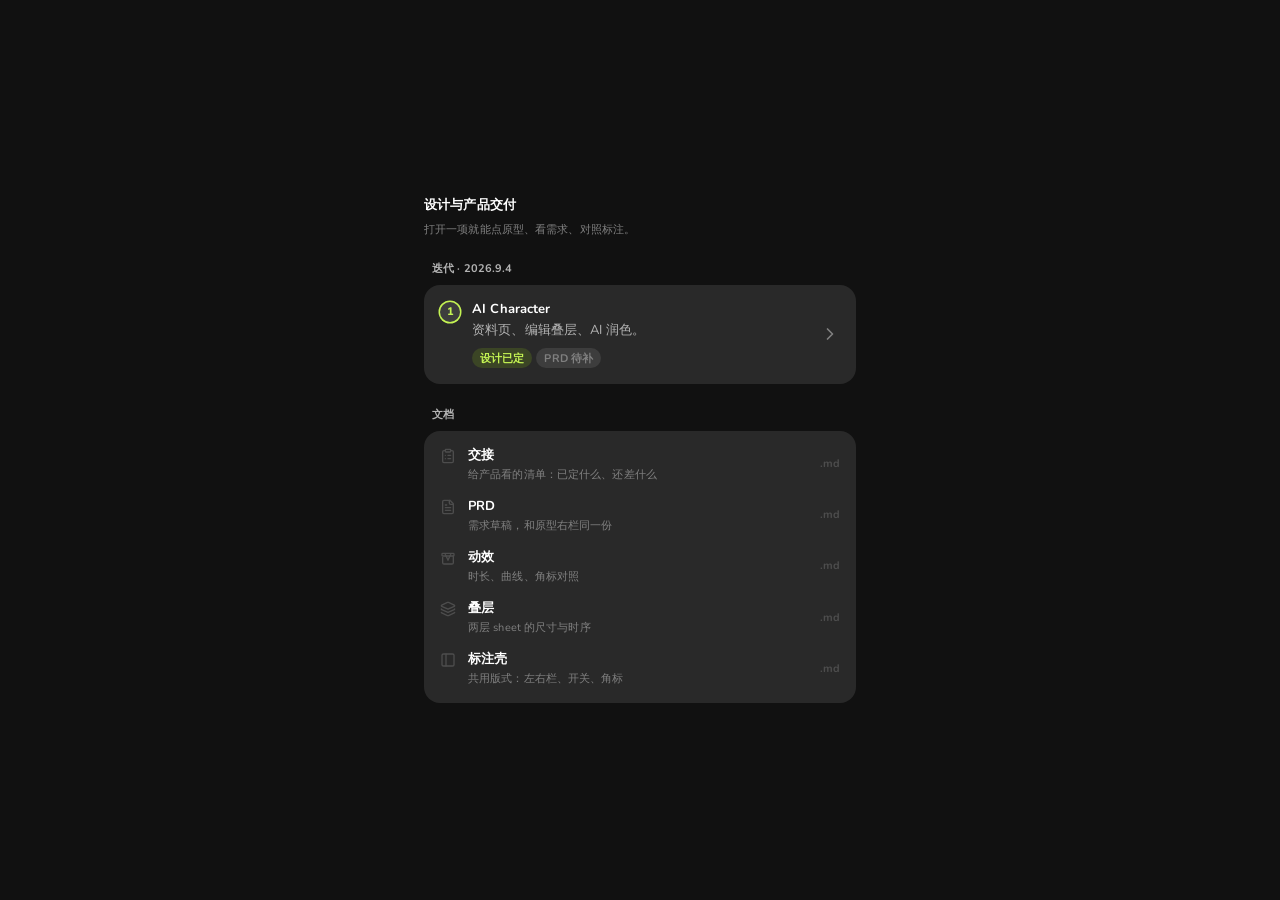
==== delivery/index.html @ 03bade2b "Publish standalone AI Character delivery under delivery/. Keep it off the planning homepage; GitHub " ====
<!DOCTYPE html>
<html lang="zh-CN">
<head>
<meta charset="UTF-8">
<meta name="viewport" content="width=device-width, initial-scale=1.0">
<title>设计与产品交付 · Buz</title>
<link rel="preconnect" href="https://fonts.googleapis.com">
<link rel="preconnect" href="https://fonts.gstatic.com" crossorigin>
<link href="https://fonts.googleapis.com/css2?family=Nunito:wght@400;600;700;800&display=swap" rel="stylesheet">
<style>
  * { box-sizing: border-box; margin: 0; padding: 0; }

  :root {
    --s-meta: 11px;
    --s-ui: 13px;
    --s-lh: 1.3;
    --s-track: 0.01em;
    --s-4: 4px;
    --s-8: 8px;
    --s-12: 12px;
    --s-16: 16px;
    --s-24: 24px;
    --s-ink: #fff;
    --s-body: #b3b3b3;
    --s-dim: #808080;
    --s-quiet: #4d4d4d;
    --s-page: #111;
    --s-well: #1a1a1a;
    --s-card: #292929;
    --s-raise: #3d3d3d;
    --s-line: rgba(255, 255, 255, 0.08);
    --s-lime: #c4f353;
    --s-olive: #3b4525;
    --s-radius: 16px;
    --s-nested: 8px;
    --s-pill: 100px;
    --s-ease: cubic-bezier(0.32, 0.72, 0, 1);
  }

  html, body { min-height: 100%; }
  body {
    background: var(--s-page);
    color: var(--s-ink);
    font-family: 'Nunito', sans-serif;
    -webkit-font-smoothing: antialiased;
  }

  .cover {
    min-height: 100vh;
    display: flex;
    flex-direction: column;
    justify-content: center;
    max-width: 480px;
    margin: 0 auto;
    padding: 48px 24px;
  }

  .cover-head {
    display: flex;
    flex-direction: column;
    gap: var(--s-8);
    margin-bottom: var(--s-24);
  }
  .cover-title {
    font-weight: 700;
    font-size: var(--s-ui);
    line-height: var(--s-lh);
    letter-spacing: var(--s-track);
    color: var(--s-ink);
  }
  .cover-lead {
    font-weight: 400;
    font-size: var(--s-meta);
    line-height: 1.45;
    letter-spacing: var(--s-track);
    color: var(--s-dim);
  }

  .cover-block {
    display: flex;
    flex-direction: column;
    gap: var(--s-8);
  }
  .cover-block + .cover-block {
    margin-top: var(--s-24);
  }
  .cover-kicker {
    padding: 0 var(--s-8);
    font-weight: 700;
    font-size: var(--s-meta);
    line-height: var(--s-lh);
    letter-spacing: var(--s-track);
    color: var(--s-body);
  }

  .cover-card {
    background: var(--s-card);
    border-radius: var(--s-radius);
    padding: var(--s-8);
  }

  .iter {
    display: flex;
    gap: var(--s-12);
    align-items: flex-start;
    padding: var(--s-8);
    border-radius: var(--s-nested);
    text-decoration: none;
    color: inherit;
    transition: background 0.18s ease;
  }
  .iter:hover { background: var(--s-raise); }
  .iter:focus-visible {
    outline: 2px solid var(--s-ink);
    outline-offset: 2px;
  }

  .iter-num {
    flex-shrink: 0;
    display: flex;
    align-items: center;
    justify-content: center;
    width: 20px;
    height: 20px;
    margin-top: 1px;
    border-radius: 50%;
    background: var(--s-raise);
    box-shadow: 0 0 0 1.5px var(--s-lime);
    font-weight: 800;
    font-size: var(--s-meta);
    line-height: 1;
    color: var(--s-lime);
  }

  .iter-body { flex: 1; min-width: 0; }
  .iter-title {
    font-weight: 700;
    font-size: var(--s-ui);
    line-height: var(--s-lh);
    letter-spacing: var(--s-track);
    color: var(--s-ink);
  }
  .iter-desc {
    margin-top: var(--s-4);
    font-weight: 400;
    font-size: var(--s-ui);
    line-height: 1.45;
    letter-spacing: var(--s-track);
    color: var(--s-body);
  }

  .iter-meta {
    display: flex;
    flex-wrap: wrap;
    gap: var(--s-4);
    margin-top: var(--s-8);
  }
  .pill {
    display: inline-flex;
    align-items: center;
    height: 20px;
    padding: 0 var(--s-8);
    border-radius: var(--s-pill);
    font-weight: 700;
    font-size: var(--s-meta);
    letter-spacing: var(--s-track);
  }
  .pill-done {
    background: var(--s-olive);
    color: var(--s-lime);
  }
  .pill-wip {
    background: var(--s-raise);
    color: var(--s-dim);
  }

  .iter-go {
    flex-shrink: 0;
    align-self: center;
    width: 20px;
    height: 20px;
    color: var(--s-dim);
  }
  .iter:hover .iter-go { color: var(--s-ink); }

  .doc {
    display: flex;
    align-items: flex-start;
    gap: var(--s-12);
    padding: var(--s-8);
    border-radius: var(--s-nested);
    text-decoration: none;
    color: inherit;
    transition: background 0.18s ease;
  }
  .doc:hover { background: var(--s-raise); }
  .doc:focus-visible {
    outline: 2px solid var(--s-ink);
    outline-offset: 2px;
  }
  .doc-ico {
    flex-shrink: 0;
    width: 16px;
    height: 16px;
    margin-top: 1px;
    color: var(--s-quiet);
    transition: color 0.18s ease;
  }
  .doc:hover .doc-ico { color: var(--s-dim); }
  .doc-body {
    flex: 1;
    min-width: 0;
    display: flex;
    flex-direction: column;
    gap: var(--s-4);
  }
  .doc-title {
    font-weight: 700;
    font-size: var(--s-ui);
    line-height: var(--s-lh);
    letter-spacing: var(--s-track);
    color: var(--s-ink);
  }
  .doc-desc {
    font-weight: 400;
    font-size: var(--s-meta);
    line-height: var(--s-lh);
    letter-spacing: var(--s-track);
    color: var(--s-dim);
  }
  .doc-type {
    flex-shrink: 0;
    align-self: center;
    font-weight: 700;
    font-size: var(--s-meta);
    line-height: var(--s-lh);
    letter-spacing: var(--s-track);
    color: var(--s-quiet);
  }

  @media (max-width: 520px) {
    .cover { padding: 32px 16px; }
  }
</style>
</head>
<body>
  <main class="cover">
    <header class="cover-head">
      <h1 class="cover-title">设计与产品交付</h1>
      <p class="cover-lead">打开一项就能点原型、看需求、对照标注。</p>
    </header>
    <section class="cover-block">
      <p class="cover-kicker">迭代 · 2026.9.4</p>
      <div class="cover-card">
        <a class="iter" href="01-ai-character/index.html">
          <span class="iter-num">1</span>
          <div class="iter-body">
            <p class="iter-title">AI Character</p>
            <p class="iter-desc">资料页、编辑叠层、AI 润色。</p>
            <div class="iter-meta">
              <span class="pill pill-done">设计已定</span>
              <span class="pill pill-wip">PRD 待补</span>
            </div>
          </div>
          <svg class="iter-go" viewBox="0 0 24 24" fill="none" stroke="currentColor" stroke-width="2" stroke-linecap="round" stroke-linejoin="round" aria-hidden="true"><path d="m9 18 6-6-6-6"/></svg>
        </a>
      </div>
    </section>
    <section class="cover-block">
      <p class="cover-kicker">文档</p>
      <div class="cover-card">
        <a class="doc" href="01-ai-character/docs/handoff.md">
          <svg class="doc-ico" viewBox="0 0 24 24" fill="none" stroke="currentColor" stroke-width="2" stroke-linecap="round" stroke-linejoin="round" aria-hidden="true"><rect width="8" height="4" x="8" y="2" rx="1" ry="1"/><path d="M16 4h2a2 2 0 0 1 2 2v14a2 2 0 0 1-2 2H6a2 2 0 0 1-2-2V6a2 2 0 0 1 2-2h2"/><path d="M12 11h4"/><path d="M12 16h4"/><path d="M8 11h.01"/><path d="M8 16h.01"/></svg>
          <span class="doc-body">
            <span class="doc-title">交接</span>
            <span class="doc-desc">给产品看的清单：已定什么、还差什么</span>
          </span>
          <span class="doc-type">.md</span>
        </a>
        <a class="doc" href="01-ai-character/docs/prd.md">
          <svg class="doc-ico" viewBox="0 0 24 24" fill="none" stroke="currentColor" stroke-width="2" stroke-linecap="round" stroke-linejoin="round" aria-hidden="true"><path d="M15 2H6a2 2 0 0 0-2 2v16a2 2 0 0 0 2 2h12a2 2 0 0 0 2-2V7Z"/><path d="M14 2v4a2 2 0 0 0 2 2h4"/><path d="M10 9H8"/><path d="M16 13H8"/><path d="M16 17H8"/></svg>
          <span class="doc-body">
            <span class="doc-title">PRD</span>
            <span class="doc-desc">需求草稿，和原型右栏同一份</span>
          </span>
          <span class="doc-type">.md</span>
        </a>
        <a class="doc" href="01-ai-character/docs/motion.md">
          <svg class="doc-ico" viewBox="0 0 24 24" fill="none" stroke="currentColor" stroke-width="2" stroke-linecap="round" stroke-linejoin="round" aria-hidden="true"><path d="M4 11v8a2 2 0 0 0 2 2h12a2 2 0 0 0 2-2V9"/><path d="m8 7 4 8"/><path d="m16 7-4 8"/><rect width="18" height="4" x="3" y="5" rx="1"/></svg>
          <span class="doc-body">
            <span class="doc-title">动效</span>
            <span class="doc-desc">时长、曲线、角标对照</span>
          </span>
          <span class="doc-type">.md</span>
        </a>
        <a class="doc" href="01-ai-character/docs/stacked_bottom_sheet.md">
          <svg class="doc-ico" viewBox="0 0 24 24" fill="none" stroke="currentColor" stroke-width="2" stroke-linecap="round" stroke-linejoin="round" aria-hidden="true"><path d="M12.83 2.18a2 2 0 0 0-1.66 0L2.6 6.08a1 1 0 0 0 0 1.83l8.58 3.91a2 2 0 0 0 1.66 0l8.58-3.91a1 1 0 0 0 0-1.83Z"/><path d="M2 12a1 1 0 0 0 .58.91l8.6 3.91a2 2 0 0 0 1.65 0l8.58-3.9A1 1 0 0 0 22 12"/><path d="M2 17a1 1 0 0 0 .58.91l8.6 3.91a2 2 0 0 0 1.65 0l8.58-3.9A1 1 0 0 0 22 17"/></svg>
          <span class="doc-body">
            <span class="doc-title">叠层</span>
            <span class="doc-desc">两层 sheet 的尺寸与时序</span>
          </span>
          <span class="doc-type">.md</span>
        </a>
        <a class="doc" href="docs/annot_shell.md">
          <svg class="doc-ico" viewBox="0 0 24 24" fill="none" stroke="currentColor" stroke-width="2" stroke-linecap="round" stroke-linejoin="round" aria-hidden="true"><rect width="18" height="18" x="3" y="3" rx="2"/><path d="M9 3v18"/></svg>
          <span class="doc-body">
            <span class="doc-title">标注壳</span>
            <span class="doc-desc">共用版式：左右栏、开关、角标</span>
          </span>
          <span class="doc-type">.md</span>
        </a>
      </div>
    </section>
  </main>
</body>
</html>
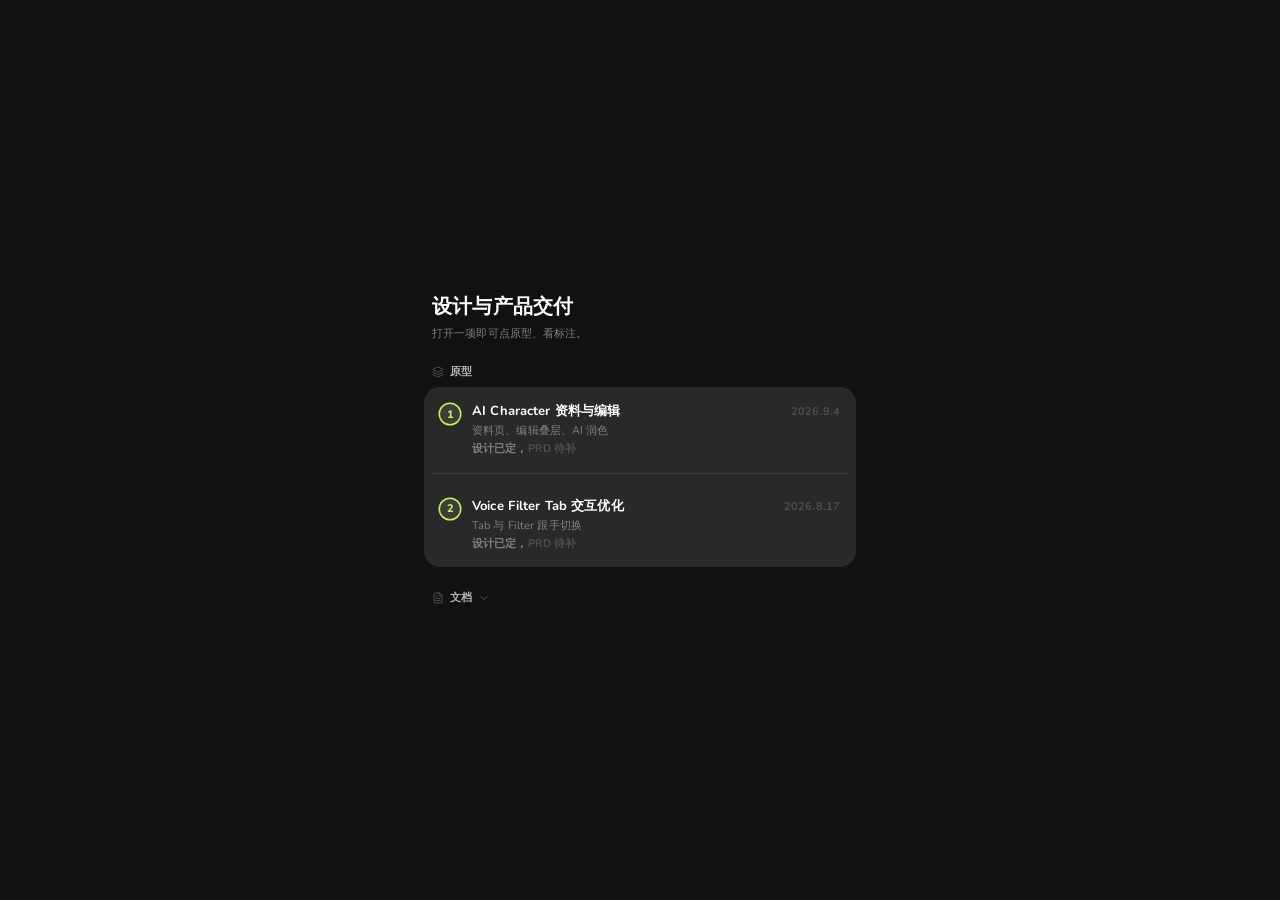
==== commit da0f55d9: "Publish Voice Filter Tab delivery and tighten studio nav. Add the second prototype under delivery/, " ====
--- a/delivery/index.html
+++ b/delivery/index.html
@@ -34,11 +34,13 @@
     --s-radius: 16px;
     --s-nested: 8px;
     --s-pill: 100px;
-    --s-ease: cubic-bezier(0.32, 0.72, 0, 1);
   }
 
   html, body { min-height: 100%; }
   body {
+    display: flex;
+    flex-direction: column;
+    min-height: 100vh;
     background: var(--s-page);
     color: var(--s-ink);
     font-family: 'Nunito', sans-serif;
@@ -46,51 +48,46 @@
   }
 
   .cover {
-    min-height: 100vh;
-    display: flex;
-    flex-direction: column;
-    justify-content: center;
+    width: 100%;
     max-width: 480px;
-    margin: 0 auto;
+    margin: auto;
     padding: 48px 24px;
   }
 
-  .cover-head {
-    display: flex;
-    flex-direction: column;
-    gap: var(--s-8);
-    margin-bottom: var(--s-24);
-  }
   .cover-title {
-    font-weight: 700;
-    font-size: var(--s-ui);
-    line-height: var(--s-lh);
+    padding: 0 var(--s-8);
+    font-weight: 800;
+    font-size: 20px;
+    line-height: 1.2;
     letter-spacing: var(--s-track);
     color: var(--s-ink);
   }
   .cover-lead {
+    margin-top: var(--s-8);
+    padding: 0 var(--s-8);
     font-weight: 400;
     font-size: var(--s-meta);
-    line-height: 1.45;
+    line-height: var(--s-lh);
     letter-spacing: var(--s-track);
     color: var(--s-dim);
   }
 
-  .cover-block {
-    display: flex;
-    flex-direction: column;
-    gap: var(--s-8);
-  }
-  .cover-block + .cover-block {
-    margin-top: var(--s-24);
-  }
   .cover-kicker {
+    display: flex;
+    align-items: center;
+    gap: 6px;
+    margin: var(--s-24) 0 var(--s-8);
     padding: 0 var(--s-8);
     font-weight: 700;
     font-size: var(--s-meta);
     line-height: var(--s-lh);
     letter-spacing: var(--s-track);
     color: var(--s-body);
+  }
+  .cover-kicker .studio-ico {
+    width: 12px;
+    height: 12px;
+    color: var(--s-quiet);
   }
 
   .cover-card {
@@ -99,7 +96,13 @@
     padding: var(--s-8);
   }
 
-  .iter {
+  .iter + .iter {
+    margin-top: var(--s-8);
+    padding-top: var(--s-16);
+    border-top: 0.5px solid var(--s-line);
+  }
+
+  .iter-main {
     display: flex;
     gap: var(--s-12);
     align-items: flex-start;
@@ -109,8 +112,8 @@
     color: inherit;
     transition: background 0.18s ease;
   }
-  .iter:hover { background: var(--s-raise); }
-  .iter:focus-visible {
+  .iter-main:hover { background: var(--s-raise); }
+  .iter-main:focus-visible {
     outline: 2px solid var(--s-ink);
     outline-offset: 2px;
   }
@@ -133,59 +136,113 @@
   }
 
   .iter-body { flex: 1; min-width: 0; }
+  .iter-head {
+    display: flex;
+    align-items: baseline;
+    justify-content: space-between;
+    gap: var(--s-12);
+  }
   .iter-title {
+    min-width: 0;
     font-weight: 700;
     font-size: var(--s-ui);
     line-height: var(--s-lh);
     letter-spacing: var(--s-track);
     color: var(--s-ink);
+  }
+  .iter-date {
+    flex-shrink: 0;
+    font-weight: 700;
+    font-size: var(--s-meta);
+    line-height: var(--s-lh);
+    letter-spacing: var(--s-track);
+    color: var(--s-quiet);
   }
   .iter-desc {
     margin-top: var(--s-4);
     font-weight: 400;
-    font-size: var(--s-ui);
-    line-height: 1.45;
+    font-size: var(--s-meta);
+    line-height: var(--s-lh);
+    letter-spacing: var(--s-track);
+    color: var(--s-dim);
+  }
+  .iter-status {
+    margin-top: var(--s-4);
+    font-weight: 700;
+    font-size: var(--s-meta);
+    line-height: var(--s-lh);
+    letter-spacing: var(--s-track);
+    color: var(--s-dim);
+  }
+  .iter-status .is-wip { color: var(--s-quiet); }
+
+  .cover-fold {
+    display: flex;
+    align-items: center;
+    gap: 6px;
+    width: 100%;
+    margin: var(--s-24) 0 0;
+    padding: 0 var(--s-8);
+    border: none;
+    background: transparent;
+    font-family: 'Nunito', sans-serif;
+    font-weight: 700;
+    font-size: var(--s-meta);
+    line-height: var(--s-lh);
     letter-spacing: var(--s-track);
     color: var(--s-body);
-  }
-
-  .iter-meta {
-    display: flex;
-    flex-wrap: wrap;
-    gap: var(--s-4);
+    cursor: pointer;
+    -webkit-tap-highlight-color: transparent;
+  }
+  .cover-fold:hover { color: var(--s-ink); }
+  .cover-fold:focus-visible {
+    outline: 2px solid var(--s-ink);
+    outline-offset: 2px;
+    border-radius: 2px;
+  }
+  .cover-fold .studio-ico {
+    width: 12px;
+    height: 12px;
+    color: var(--s-quiet);
+  }
+  .cover-fold .cover-fold-chev {
+    transition: transform 0.22s cubic-bezier(0.32, 0.72, 0, 1);
+  }
+  .cover-fold.is-open .cover-fold-chev { transform: rotate(180deg); }
+
+  .cover-fold-slot {
+    display: grid;
+    grid-template-rows: 0fr;
+    margin-top: 0;
+    transition: grid-template-rows 0.32s cubic-bezier(0.32, 0.72, 0, 1), margin-top 0.32s cubic-bezier(0.32, 0.72, 0, 1);
+  }
+  .cover-fold.is-open + .cover-fold-slot {
+    grid-template-rows: 1fr;
     margin-top: var(--s-8);
   }
-  .pill {
-    display: inline-flex;
-    align-items: center;
-    height: 20px;
-    padding: 0 var(--s-8);
-    border-radius: var(--s-pill);
-    font-weight: 700;
-    font-size: var(--s-meta);
-    letter-spacing: var(--s-track);
-  }
-  .pill-done {
-    background: var(--s-olive);
-    color: var(--s-lime);
-  }
-  .pill-wip {
-    background: var(--s-raise);
-    color: var(--s-dim);
-  }
-
-  .iter-go {
-    flex-shrink: 0;
-    align-self: center;
-    width: 20px;
-    height: 20px;
-    color: var(--s-dim);
-  }
-  .iter:hover .iter-go { color: var(--s-ink); }
+  .cover-fold-slot > .cover-fold-clip {
+    min-height: 0;
+    overflow: hidden;
+  }
+
+  .doc-group + .doc-group {
+    margin-top: var(--s-4);
+    padding-top: calc(var(--s-8) + var(--s-4));
+    border-top: 0.5px solid var(--s-line);
+  }
+  .doc-group-kicker {
+    padding: var(--s-8) var(--s-8) var(--s-4);
+    font-weight: 700;
+    font-size: var(--s-meta);
+    line-height: var(--s-lh);
+    letter-spacing: var(--s-track);
+    color: var(--s-quiet);
+  }
 
   .doc {
     display: flex;
-    align-items: flex-start;
+    align-items: center;
+    justify-content: space-between;
     gap: var(--s-12);
     padding: var(--s-8);
     border-radius: var(--s-nested);
@@ -198,119 +255,135 @@
     outline: 2px solid var(--s-ink);
     outline-offset: 2px;
   }
+  .doc-title {
+    flex-shrink: 0;
+    display: inline-flex;
+    align-items: center;
+    gap: 6px;
+    font-weight: 700;
+    font-size: var(--s-meta);
+    line-height: var(--s-lh);
+    letter-spacing: var(--s-track);
+    color: var(--s-body);
+  }
   .doc-ico {
-    flex-shrink: 0;
-    width: 16px;
-    height: 16px;
-    margin-top: 1px;
-    color: var(--s-quiet);
-    transition: color 0.18s ease;
-  }
+    width: 12px;
+    height: 12px;
+    color: var(--s-quiet);
+  }
+  .doc:hover .doc-title { color: var(--s-ink); }
   .doc:hover .doc-ico { color: var(--s-dim); }
-  .doc-body {
+  .doc-desc {
     flex: 1;
     min-width: 0;
-    display: flex;
-    flex-direction: column;
-    gap: var(--s-4);
-  }
-  .doc-title {
-    font-weight: 700;
-    font-size: var(--s-ui);
-    line-height: var(--s-lh);
-    letter-spacing: var(--s-track);
-    color: var(--s-ink);
-  }
-  .doc-desc {
     font-weight: 400;
     font-size: var(--s-meta);
     line-height: var(--s-lh);
     letter-spacing: var(--s-track);
-    color: var(--s-dim);
-  }
-  .doc-type {
-    flex-shrink: 0;
-    align-self: center;
-    font-weight: 700;
-    font-size: var(--s-meta);
-    line-height: var(--s-lh);
-    letter-spacing: var(--s-track);
-    color: var(--s-quiet);
+    color: var(--s-quiet);
+    text-align: right;
   }
 
   @media (max-width: 520px) {
-    .cover { padding: 32px 16px; }
+    .cover { padding: 32px 16px 40px; }
   }
 </style>
 </head>
 <body>
   <main class="cover">
-    <header class="cover-head">
-      <h1 class="cover-title">设计与产品交付</h1>
-      <p class="cover-lead">打开一项就能点原型、看需求、对照标注。</p>
-    </header>
-    <section class="cover-block">
-      <p class="cover-kicker">迭代 · 2026.9.4</p>
-      <div class="cover-card">
-        <a class="iter" href="01-ai-character/index.html">
+    <h1 class="cover-title">设计与产品交付</h1>
+    <p class="cover-lead">打开一项即可点原型、看标注。</p>
+    <p class="cover-kicker">
+      <svg class="studio-ico" viewBox="0 0 24 24" fill="none" stroke="currentColor" stroke-width="2" stroke-linecap="round" stroke-linejoin="round" aria-hidden="true"><path d="M12.83 2.18a2 2 0 0 0-1.66 0L2.6 6.08a1 1 0 0 0 0 1.83l8.58 3.91a2 2 0 0 0 1.66 0l8.58-3.9a1 1 0 0 0 0-1.83z"/><path d="M2 12a1 1 0 0 0 .58.91l8.6 3.91a2 2 0 0 0 1.65 0l8.58-3.9A1 1 0 0 0 22 12"/><path d="M2 17a1 1 0 0 0 .58.91l8.6 3.91a2 2 0 0 0 1.65 0l8.58-3.9A1 1 0 0 0 22 17"/></svg>
+      原型
+    </p>
+    <div class="cover-card">
+      <article class="iter">
+        <a class="iter-main" href="01-ai-character/index.html">
           <span class="iter-num">1</span>
           <div class="iter-body">
-            <p class="iter-title">AI Character</p>
-            <p class="iter-desc">资料页、编辑叠层、AI 润色。</p>
-            <div class="iter-meta">
-              <span class="pill pill-done">设计已定</span>
-              <span class="pill pill-wip">PRD 待补</span>
+            <div class="iter-head">
+              <p class="iter-title">AI Character 资料与编辑</p>
+              <time class="iter-date" datetime="2026-09-04">2026.9.4</time>
             </div>
-          </div>
-          <svg class="iter-go" viewBox="0 0 24 24" fill="none" stroke="currentColor" stroke-width="2" stroke-linecap="round" stroke-linejoin="round" aria-hidden="true"><path d="m9 18 6-6-6-6"/></svg>
+            <p class="iter-desc">资料页、编辑叠层、AI 润色</p>
+            <p class="iter-status">设计已定，<span class="is-wip">PRD 待补</span></p>
+          </div>
         </a>
+      </article>
+      <article class="iter">
+        <a class="iter-main" href="02-ve-tab/index.html">
+          <span class="iter-num">2</span>
+          <div class="iter-body">
+            <div class="iter-head">
+              <p class="iter-title">Voice Filter Tab 交互优化</p>
+              <time class="iter-date" datetime="2026-08-17">2026.8.17</time>
+            </div>
+            <p class="iter-desc">Tab 与 Filter 跟手切换</p>
+            <p class="iter-status">设计已定，<span class="is-wip">PRD 待补</span></p>
+          </div>
+        </a>
+      </article>
+    </div>
+    <button type="button" class="cover-fold" aria-expanded="false" aria-controls="cover-docs">
+      <svg class="studio-ico" viewBox="0 0 24 24" fill="none" stroke="currentColor" stroke-width="2" stroke-linecap="round" stroke-linejoin="round" aria-hidden="true"><path d="M15 2H6a2 2 0 0 0-2 2v16a2 2 0 0 0 2 2h12a2 2 0 0 0 2-2V7Z"/><path d="M14 2v4a2 2 0 0 0 2 2h4"/><path d="M10 9H8"/><path d="M16 13H8"/><path d="M16 17H8"/></svg>
+      文档
+      <svg class="studio-ico cover-fold-chev" viewBox="0 0 24 24" fill="none" stroke="currentColor" stroke-width="2" stroke-linecap="round" stroke-linejoin="round" aria-hidden="true"><path d="m6 9 6 6 6-6"/></svg>
+    </button>
+    <div class="cover-fold-slot" id="cover-docs">
+      <div class="cover-fold-clip">
+        <div class="cover-card">
+          <div class="doc-group">
+            <p class="doc-group-kicker">1 · AI Character 资料与编辑</p>
+            <a class="doc" href="01-ai-character/docs/handoff.md">
+              <span class="doc-title"><svg class="doc-ico" viewBox="0 0 24 24" fill="none" stroke="currentColor" stroke-width="2" stroke-linecap="round" stroke-linejoin="round" aria-hidden="true"><rect width="8" height="4" x="8" y="2" rx="1" ry="1"/><path d="M16 4h2a2 2 0 0 1 2 2v14a2 2 0 0 1-2 2H6a2 2 0 0 1-2-2V6a2 2 0 0 1 2-2h2"/><path d="M12 11h4"/><path d="M12 16h4"/><path d="M8 11h.01"/><path d="M8 16h.01"/></svg>交接</span>
+              <span class="doc-desc">已定和待补</span>
+            </a>
+            <a class="doc" href="01-ai-character/docs/prd.md">
+              <span class="doc-title"><svg class="doc-ico" viewBox="0 0 24 24" fill="none" stroke="currentColor" stroke-width="2" stroke-linecap="round" stroke-linejoin="round" aria-hidden="true"><path d="M15 2H6a2 2 0 0 0-2 2v16a2 2 0 0 0 2 2h12a2 2 0 0 0 2-2V7Z"/><path d="M14 2v4a2 2 0 0 0 2 2h4"/><path d="M10 9H8"/><path d="M16 13H8"/><path d="M16 17H8"/></svg>PRD</span>
+              <span class="doc-desc">和右栏同一份</span>
+            </a>
+            <a class="doc" href="01-ai-character/docs/motion.md">
+              <span class="doc-title"><svg class="doc-ico" viewBox="0 0 24 24" fill="none" stroke="currentColor" stroke-width="2" stroke-linecap="round" stroke-linejoin="round" aria-hidden="true"><path d="M9.937 15.5A2 2 0 0 0 8.5 14.063l-6.135-1.582a.5.5 0 0 1 0-.962L8.5 9.936A2 2 0 0 0 9.937 8.5l1.582-6.135a.5.5 0 0 1 .963 0L14.063 8.5A2 2 0 0 0 15.5 9.937l6.135 1.581a.5.5 0 0 1 0 .964L15.5 14.063a2 2 0 0 0-1.437 1.437l-1.582 6.135a.5.5 0 0 1-.963 0z"/><path d="M20 3v4"/><path d="M22 5h-4"/></svg>动效</span>
+              <span class="doc-desc">时长、曲线、角标</span>
+            </a>
+            <a class="doc" href="01-ai-character/docs/stacked_bottom_sheet.md">
+              <span class="doc-title"><svg class="doc-ico" viewBox="0 0 24 24" fill="none" stroke="currentColor" stroke-width="2" stroke-linecap="round" stroke-linejoin="round" aria-hidden="true"><path d="M12.83 2.18a2 2 0 0 0-1.66 0L2.6 6.08a1 1 0 0 0 0 1.83l8.58 3.91a2 2 0 0 0 1.66 0l8.58-3.9a1 1 0 0 0 0-1.83z"/><path d="M2 12a1 1 0 0 0 .58.91l8.6 3.91a2 2 0 0 0 1.65 0l8.58-3.9A1 1 0 0 0 22 12"/><path d="M2 17a1 1 0 0 0 .58.91l8.6 3.91a2 2 0 0 0 1.65 0l8.58-3.9A1 1 0 0 0 22 17"/></svg>叠层</span>
+              <span class="doc-desc">两层 sheet 怎么叠</span>
+            </a>
+          </div>
+          <div class="doc-group">
+            <p class="doc-group-kicker">2 · Voice Filter Tab 交互优化</p>
+            <a class="doc" href="02-ve-tab/docs/prd.md">
+              <span class="doc-title"><svg class="doc-ico" viewBox="0 0 24 24" fill="none" stroke="currentColor" stroke-width="2" stroke-linecap="round" stroke-linejoin="round" aria-hidden="true"><path d="M15 2H6a2 2 0 0 0-2 2v16a2 2 0 0 0 2 2h12a2 2 0 0 0 2-2V7Z"/><path d="M14 2v4a2 2 0 0 0 2 2h4"/><path d="M10 9H8"/><path d="M16 13H8"/><path d="M16 17H8"/></svg>PRD</span>
+              <span class="doc-desc">待产品补</span>
+            </a>
+            <a class="doc" href="02-ve-tab/docs/ve_tab_animation.md">
+              <span class="doc-title"><svg class="doc-ico" viewBox="0 0 24 24" fill="none" stroke="currentColor" stroke-width="2" stroke-linecap="round" stroke-linejoin="round" aria-hidden="true"><path d="M9.937 15.5A2 2 0 0 0 8.5 14.063l-6.135-1.582a.5.5 0 0 1 0-.962L8.5 9.936A2 2 0 0 0 9.937 8.5l1.582-6.135a.5.5 0 0 1 .963 0L14.063 8.5A2 2 0 0 0 15.5 9.937l6.135 1.581a.5.5 0 0 1 0 .964L15.5 14.063a2 2 0 0 0-1.437 1.437l-1.582 6.135a.5.5 0 0 1-.963 0z"/><path d="M20 3v4"/><path d="M22 5h-4"/></svg>动效</span>
+              <span class="doc-desc">Tab、Filter、Toast</span>
+            </a>
+          </div>
+          <div class="doc-group">
+            <p class="doc-group-kicker">共用</p>
+            <a class="doc" href="docs/annot_shell.md">
+              <span class="doc-title"><svg class="doc-ico" viewBox="0 0 24 24" fill="none" stroke="currentColor" stroke-width="2" stroke-linecap="round" stroke-linejoin="round" aria-hidden="true"><rect width="18" height="18" x="3" y="3" rx="2"/><path d="M12 3v18"/></svg>标注壳</span>
+              <span class="doc-desc">左右栏怎么用</span>
+            </a>
+          </div>
+        </div>
       </div>
-    </section>
-    <section class="cover-block">
-      <p class="cover-kicker">文档</p>
-      <div class="cover-card">
-        <a class="doc" href="01-ai-character/docs/handoff.md">
-          <svg class="doc-ico" viewBox="0 0 24 24" fill="none" stroke="currentColor" stroke-width="2" stroke-linecap="round" stroke-linejoin="round" aria-hidden="true"><rect width="8" height="4" x="8" y="2" rx="1" ry="1"/><path d="M16 4h2a2 2 0 0 1 2 2v14a2 2 0 0 1-2 2H6a2 2 0 0 1-2-2V6a2 2 0 0 1 2-2h2"/><path d="M12 11h4"/><path d="M12 16h4"/><path d="M8 11h.01"/><path d="M8 16h.01"/></svg>
-          <span class="doc-body">
-            <span class="doc-title">交接</span>
-            <span class="doc-desc">给产品看的清单：已定什么、还差什么</span>
-          </span>
-          <span class="doc-type">.md</span>
-        </a>
-        <a class="doc" href="01-ai-character/docs/prd.md">
-          <svg class="doc-ico" viewBox="0 0 24 24" fill="none" stroke="currentColor" stroke-width="2" stroke-linecap="round" stroke-linejoin="round" aria-hidden="true"><path d="M15 2H6a2 2 0 0 0-2 2v16a2 2 0 0 0 2 2h12a2 2 0 0 0 2-2V7Z"/><path d="M14 2v4a2 2 0 0 0 2 2h4"/><path d="M10 9H8"/><path d="M16 13H8"/><path d="M16 17H8"/></svg>
-          <span class="doc-body">
-            <span class="doc-title">PRD</span>
-            <span class="doc-desc">需求草稿，和原型右栏同一份</span>
-          </span>
-          <span class="doc-type">.md</span>
-        </a>
-        <a class="doc" href="01-ai-character/docs/motion.md">
-          <svg class="doc-ico" viewBox="0 0 24 24" fill="none" stroke="currentColor" stroke-width="2" stroke-linecap="round" stroke-linejoin="round" aria-hidden="true"><path d="M4 11v8a2 2 0 0 0 2 2h12a2 2 0 0 0 2-2V9"/><path d="m8 7 4 8"/><path d="m16 7-4 8"/><rect width="18" height="4" x="3" y="5" rx="1"/></svg>
-          <span class="doc-body">
-            <span class="doc-title">动效</span>
-            <span class="doc-desc">时长、曲线、角标对照</span>
-          </span>
-          <span class="doc-type">.md</span>
-        </a>
-        <a class="doc" href="01-ai-character/docs/stacked_bottom_sheet.md">
-          <svg class="doc-ico" viewBox="0 0 24 24" fill="none" stroke="currentColor" stroke-width="2" stroke-linecap="round" stroke-linejoin="round" aria-hidden="true"><path d="M12.83 2.18a2 2 0 0 0-1.66 0L2.6 6.08a1 1 0 0 0 0 1.83l8.58 3.91a2 2 0 0 0 1.66 0l8.58-3.91a1 1 0 0 0 0-1.83Z"/><path d="M2 12a1 1 0 0 0 .58.91l8.6 3.91a2 2 0 0 0 1.65 0l8.58-3.9A1 1 0 0 0 22 12"/><path d="M2 17a1 1 0 0 0 .58.91l8.6 3.91a2 2 0 0 0 1.65 0l8.58-3.9A1 1 0 0 0 22 17"/></svg>
-          <span class="doc-body">
-            <span class="doc-title">叠层</span>
-            <span class="doc-desc">两层 sheet 的尺寸与时序</span>
-          </span>
-          <span class="doc-type">.md</span>
-        </a>
-        <a class="doc" href="docs/annot_shell.md">
-          <svg class="doc-ico" viewBox="0 0 24 24" fill="none" stroke="currentColor" stroke-width="2" stroke-linecap="round" stroke-linejoin="round" aria-hidden="true"><rect width="18" height="18" x="3" y="3" rx="2"/><path d="M9 3v18"/></svg>
-          <span class="doc-body">
-            <span class="doc-title">标注壳</span>
-            <span class="doc-desc">共用版式：左右栏、开关、角标</span>
-          </span>
-          <span class="doc-type">.md</span>
-        </a>
-      </div>
-    </section>
+    </div>
   </main>
+  <script>
+    (function () {
+      var btn = document.querySelector('.cover-fold');
+      if (!btn) return;
+      btn.addEventListener('click', function () {
+        var open = btn.getAttribute('aria-expanded') !== 'true';
+        btn.classList.toggle('is-open', open);
+        btn.setAttribute('aria-expanded', open ? 'true' : 'false');
+      });
+    })();
+  </script>
 </body>
 </html>
